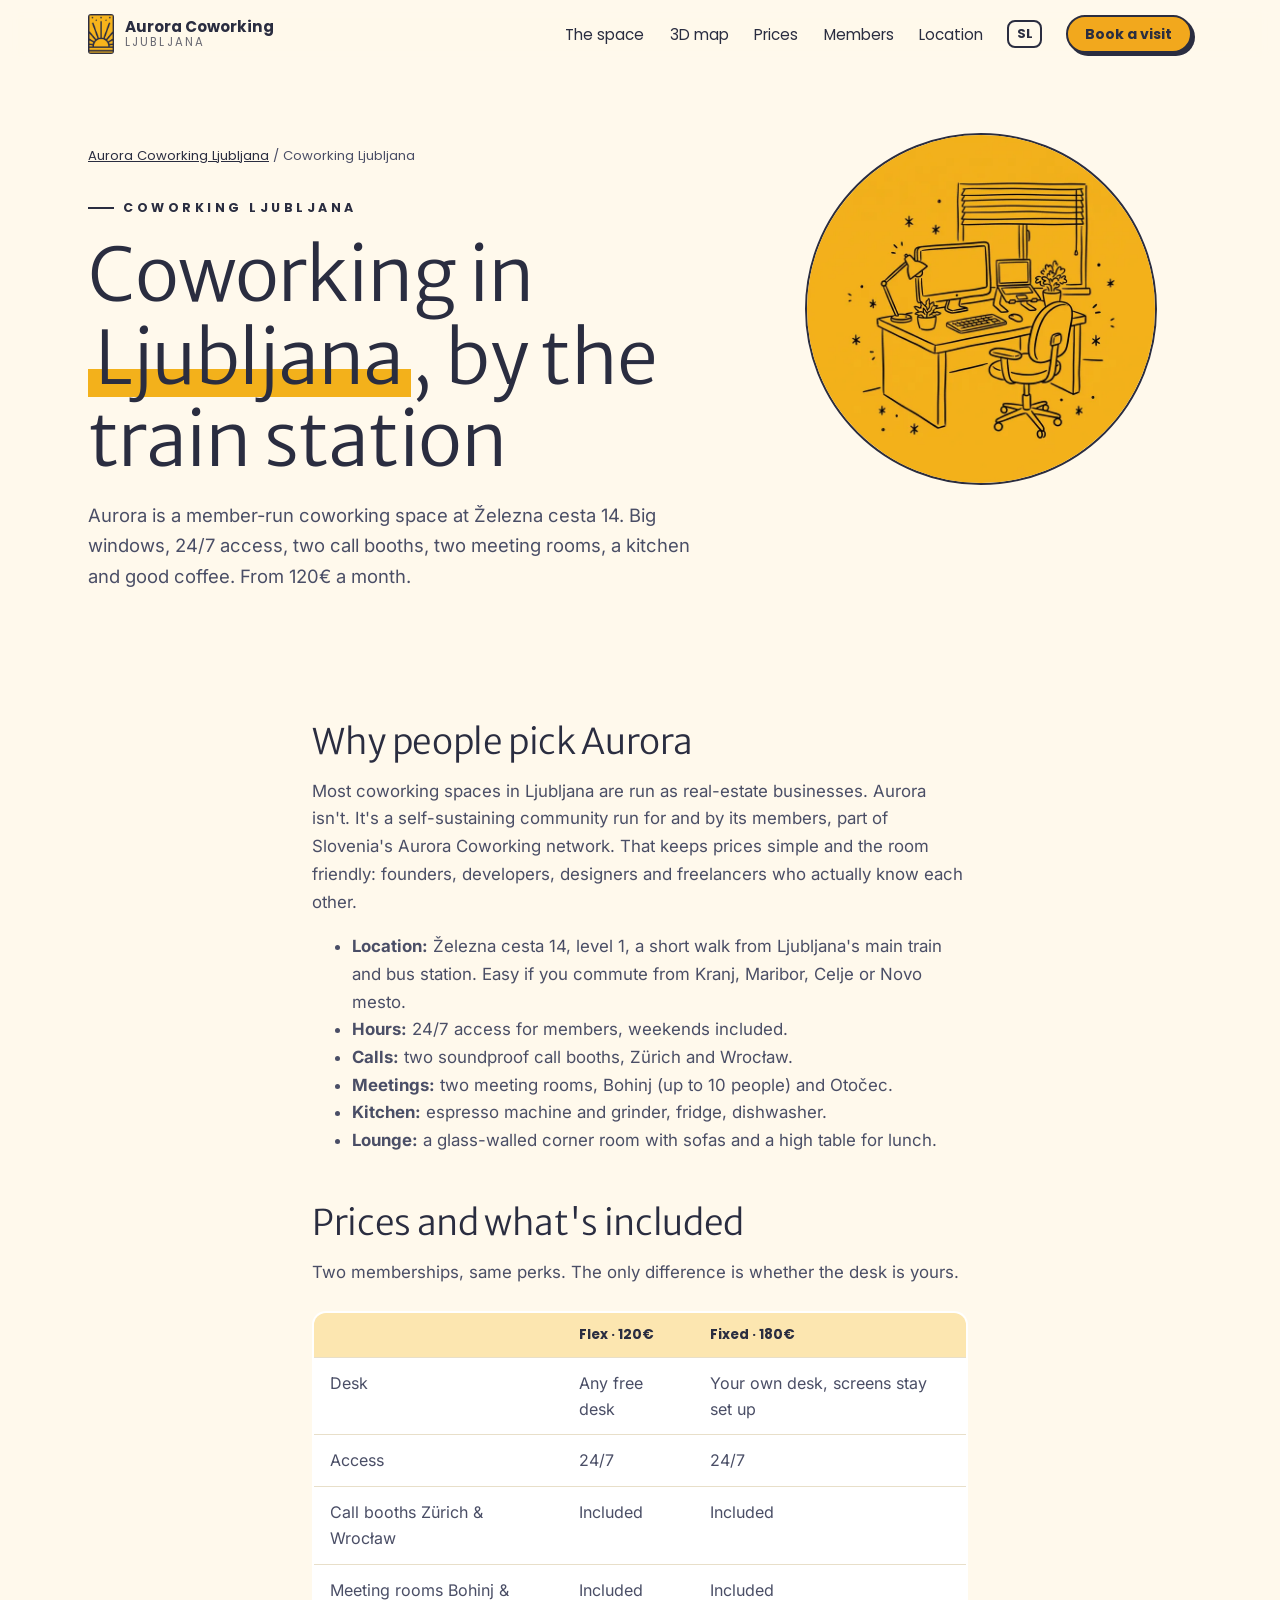
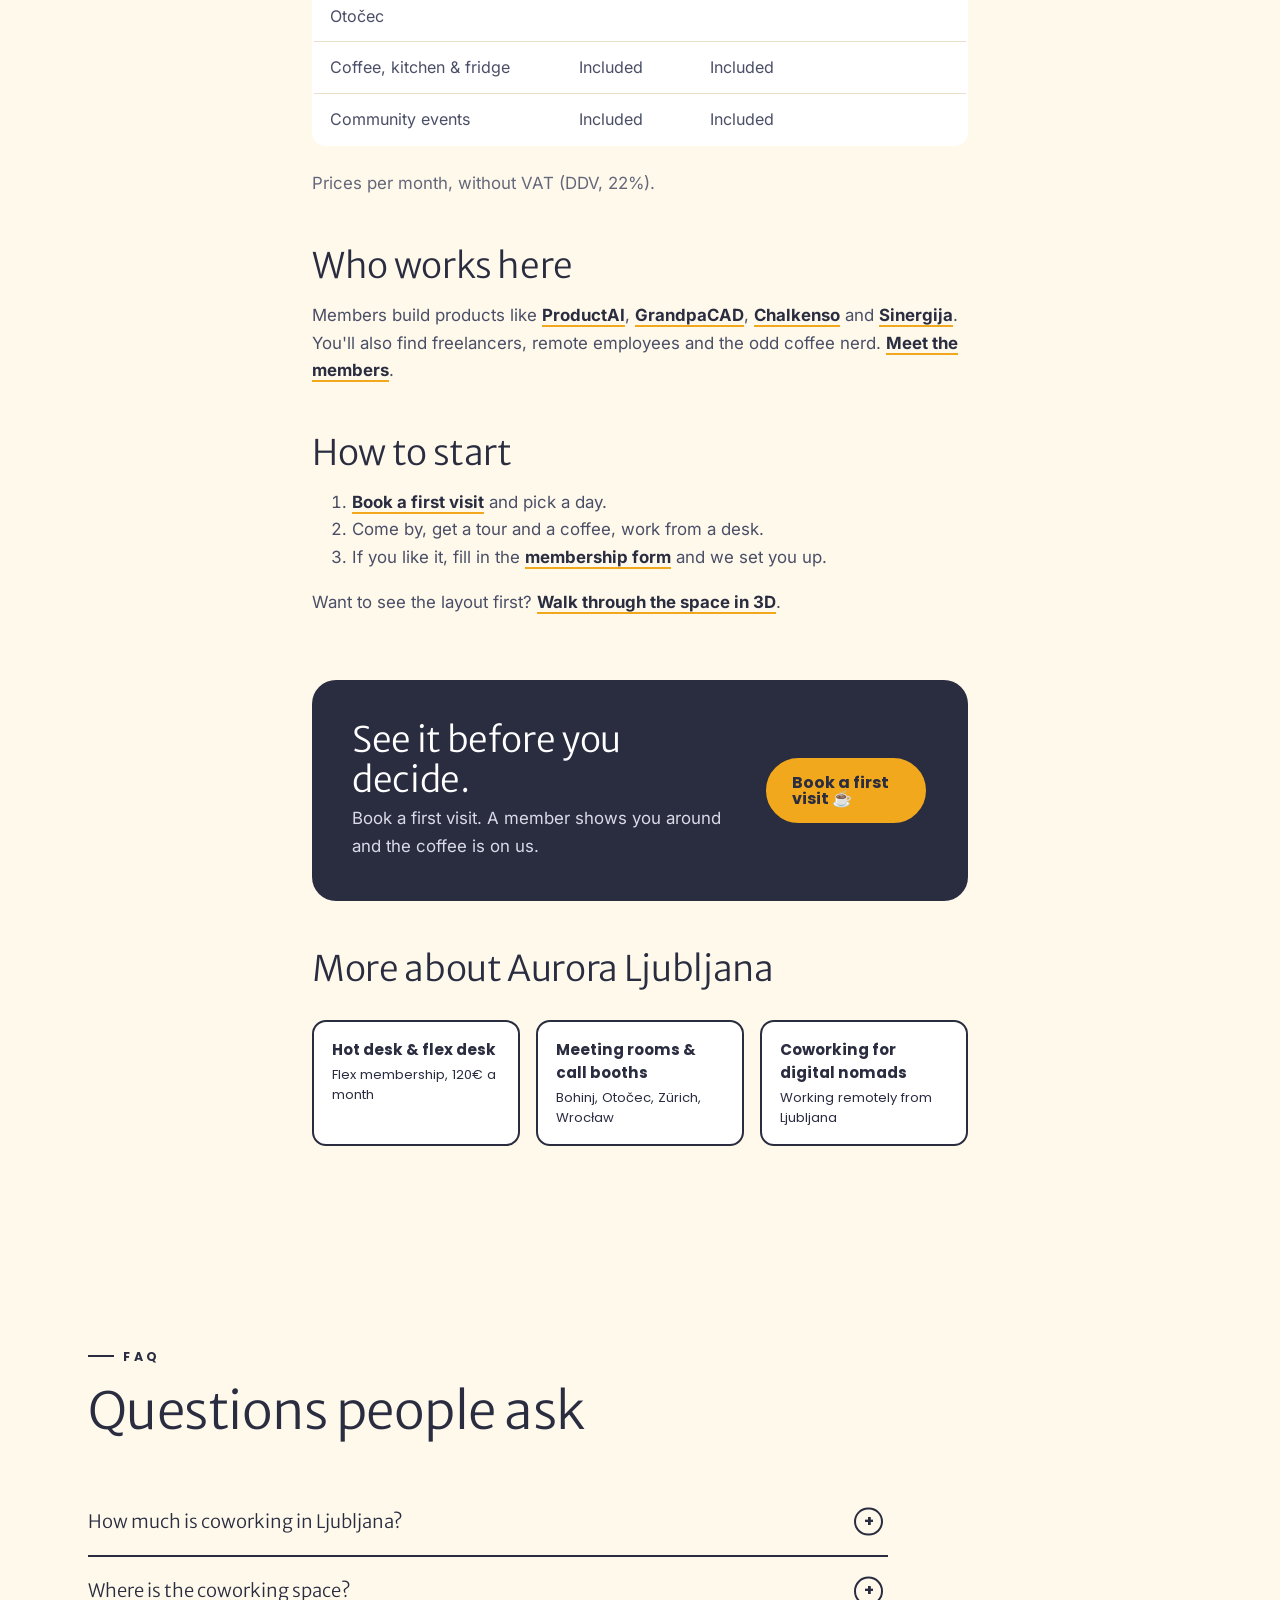
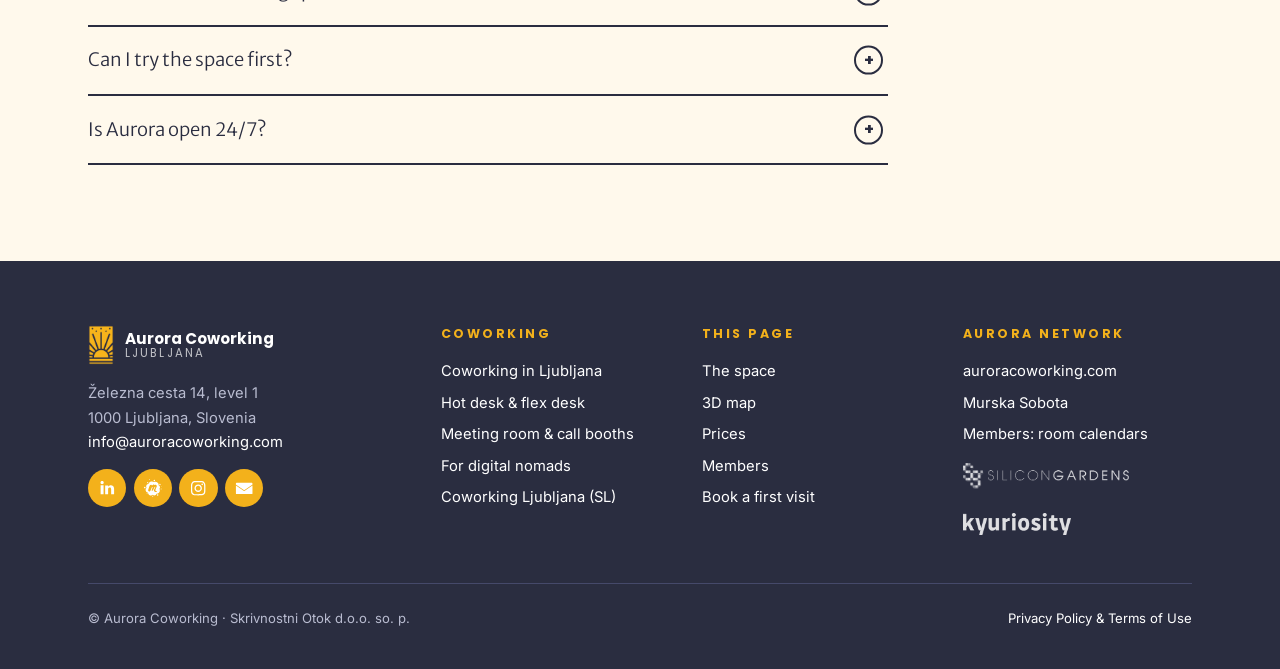
==== coworking-ljubljana/index.html @ 404a9075 "New Aurora Ljubljana site: 3D space map, first-visit form, SEO pages - Home rebuilt on-brand: amenit" ====
<!DOCTYPE html>
<html lang="en" class="no-js">
<head>
<meta charset="utf-8">
<meta name="viewport" content="width=device-width,initial-scale=1">
<meta name="color-scheme" content="light only">
<meta name="theme-color" content="#FFF9EC">
<title>Coworking Ljubljana: desks from 120€, 24/7, by the train station · Aurora</title>
<meta name="description" content="Coworking space in Ljubljana by the train and bus station. 24/7 access, call booths, meeting rooms and free coffee. Flex 120€, fixed desk 180€ a month. First visit free.">
<link rel="canonical" href="https://lj.auroracoworking.com/coworking-ljubljana/">
<meta property="og:type" content="website">
<meta property="og:url" content="https://lj.auroracoworking.com/coworking-ljubljana/">
<meta property="og:title" content="Coworking Ljubljana: desks from 120€, 24/7, by the train station · Aurora">
<meta property="og:description" content="Coworking space in Ljubljana by the train and bus station. 24/7 access, call booths, meeting rooms and free coffee. Flex 120€, fixed desk 180€ a month. First visit free.">
<meta property="og:image" content="https://lj.auroracoworking.com/assets/img/ljubljana-illustration.png">
<link rel="icon" href="/assets/img/aurora-logo.jpg">
<link rel="alternate" type="text/markdown" href="/coworking-ljubljana/index.md" title="This page as Markdown">
<link rel="preload" href="/assets/fonts/inter-latin-400-normal.woff2" as="font" type="font/woff2" crossorigin>
<link rel="stylesheet" href="/assets/style.css">
<script>document.documentElement.classList.remove("no-js")</script>
<script type="application/ld+json">
{
 "@context": "https://schema.org",
 "@graph": [
  {
   "@type": "WebPage",
   "@id": "https://lj.auroracoworking.com/coworking-ljubljana/",
   "url": "https://lj.auroracoworking.com/coworking-ljubljana/",
   "name": "Coworking Ljubljana: desks from 120€, 24/7, by the train station · Aurora",
   "description": "Coworking space in Ljubljana by the train and bus station. 24/7 access, call booths, meeting rooms and free coffee. Flex 120€, fixed desk 180€ a month. First visit free.",
   "inLanguage": "en",
   "about": {
    "@id": "https://lj.auroracoworking.com/#space"
   },
   "breadcrumb": {
    "@type": "BreadcrumbList",
    "itemListElement": [
     {
      "@type": "ListItem",
      "position": 1,
      "name": "Aurora Coworking Ljubljana",
      "item": "https://lj.auroracoworking.com/"
     },
     {
      "@type": "ListItem",
      "position": 2,
      "name": "Coworking Ljubljana",
      "item": "https://lj.auroracoworking.com/coworking-ljubljana/"
     }
    ]
   }
  },
  {
   "@type": "CoworkingSpace",
   "@id": "https://lj.auroracoworking.com/#space",
   "name": "Aurora Coworking Ljubljana",
   "url": "https://lj.auroracoworking.com/",
   "email": "info@auroracoworking.com",
   "address": {
    "@type": "PostalAddress",
    "streetAddress": "Železna cesta 14, level 1",
    "postalCode": "1000",
    "addressLocality": "Ljubljana",
    "addressCountry": "SI"
   },
   "priceRange": "120€–180€ / month + VAT",
   "image": "https://lj.auroracoworking.com/assets/img/space/space-3.jpg"
  },
  {
   "@type": "FAQPage",
   "mainEntity": [
    {
     "@type": "Question",
     "name": "How much is coworking in Ljubljana?",
     "acceptedAnswer": {
      "@type": "Answer",
      "text": "At Aurora, Flex is 120€ + VAT a month and a fixed desk is 180€ + VAT a month. Both include 24/7 access, call booths, meeting rooms and coffee."
     }
    },
    {
     "@type": "Question",
     "name": "Where is the coworking space?",
     "acceptedAnswer": {
      "@type": "Answer",
      "text": "Železna cesta 14, level 1, 1000 Ljubljana: a short walk from the main train and bus station."
     }
    },
    {
     "@type": "Question",
     "name": "Can I try the space first?",
     "acceptedAnswer": {
      "@type": "Answer",
      "text": "Yes. Book a first visit and work from a desk for the day. The coffee is on us."
     }
    },
    {
     "@type": "Question",
     "name": "Is Aurora open 24/7?",
     "acceptedAnswer": {
      "@type": "Answer",
      "text": "Yes, members have access around the clock, weekends included."
     }
    }
   ]
  }
 ]
}
</script>
</head>
<body id="top">

<nav class="nav" aria-label="Main">
  <div class="wrap">
    <a class="brand" href="/"><img src="/assets/img/aurora-logo.jpg" alt="" width="26" height="40"><span>Aurora Coworking<small>Ljubljana</small></span></a>
    <ul>
      <li><a href="/#space">The space</a></li>
      <li><a href="/#map">3D map</a></li>
      <li><a href="/#prices">Prices</a></li>
      <li><a href="/#members">Members</a></li>
      <li><a href="/#location">Location</a></li>
    </ul>
    <a class="lang" href="/sl/" hreflang="sl" lang="sl" title="Slovenščina">SL</a>
    <a class="btn" href="/#visit">Book a visit</a>
  </div>
</nav>


<header class="page-hero">
  <div class="wrap split-media">
    <div>
      <p class="crumbs"><a href="/">Aurora Coworking Ljubljana</a> / Coworking Ljubljana</p>
      <p class="eyebrow">Coworking Ljubljana</p>
      <h1>Coworking in <em>Ljubljana</em>, by the train station</h1>
      <p class="lead">Aurora is a member-run coworking space at Železna cesta 14. Big windows, 24/7 access, two call booths, two meeting rooms, a kitchen and good coffee. From 120€ a month.</p>
    </div>
    <aside><img src="/assets/img/illustrations/desk.webp" alt="" width="720" height="720" fetchpriority="high"></aside>
  </div>
</header>

<main>
  <section style="padding-top:1rem">
    <div class="wrap prose">
      <h2>Why people pick Aurora</h2>
      <p>Most coworking spaces in Ljubljana are run as real-estate businesses. Aurora isn't. It's a self-sustaining community run for and by its members, part of Slovenia's Aurora Coworking network. That keeps prices simple and the room friendly: founders, developers, designers and freelancers who actually know each other.</p>
      <ul>
        <li><strong>Location:</strong> Železna cesta 14, level 1, a short walk from Ljubljana's main train and bus station. Easy if you commute from Kranj, Maribor, Celje or Novo mesto.</li>
        <li><strong>Hours:</strong> 24/7 access for members, weekends included.</li>
        <li><strong>Calls:</strong> two soundproof call booths, Zürich and Wrocław.</li>
        <li><strong>Meetings:</strong> two meeting rooms, Bohinj (up to 10 people) and Otočec.</li>
        <li><strong>Kitchen:</strong> espresso machine and grinder, fridge, dishwasher.</li>
        <li><strong>Lounge:</strong> a glass-walled corner room with sofas and a high table for lunch.</li>
      </ul>
      <h2>Prices and what's included</h2>
      <p>Two memberships, same perks. The only difference is whether the desk is yours.</p>
      <table>
        <thead><tr><th></th><th>Flex · 120€</th><th>Fixed · 180€</th></tr></thead>
        <tbody>
          <tr><td>Desk</td><td>Any free desk</td><td>Your own desk, screens stay set up</td></tr>
          <tr><td>Access</td><td>24/7</td><td>24/7</td></tr>
          <tr><td>Call booths Zürich &amp; Wrocław</td><td>Included</td><td>Included</td></tr>
          <tr><td>Meeting rooms Bohinj &amp; Otočec</td><td>Included</td><td>Included</td></tr>
          <tr><td>Coffee, kitchen &amp; fridge</td><td>Included</td><td>Included</td></tr>
          <tr><td>Community events</td><td>Included</td><td>Included</td></tr>
        </tbody>
      </table>
      <p class="note">Prices per month, without VAT (DDV, 22%).</p>
      <h2>Who works here</h2>
      <p>Members build products like <a class="link" href="https://productai.photo/">ProductAI</a>, <a class="link" href="https://grandpacad.com/">GrandpaCAD</a>, <a class="link" href="https://chalkenso.com/">Chalkenso</a> and <a class="link" href="https://www.sinergija.si/">Sinergija</a>. You'll also find freelancers, remote employees and the odd coffee nerd. <a class="link" href="/#members">Meet the members</a>.</p>
      <h2>How to start</h2>
      <ol>
        <li><a class="link" href="/#visit">Book a first visit</a> and pick a day.</li>
        <li>Come by, get a tour and a coffee, work from a desk.</li>
        <li>If you like it, fill in the <a class="link" href="https://forms.office.com/e/ndv7CxrEqY">membership form</a> and we set you up.</li>
      </ol>
      <p>Want to see the layout first? <a class="link" href="/#map">Walk through the space in 3D</a>.</p>
      <div class="cta-band"><div><h2>See it before you decide.</h2><p>Book a first visit. A member shows you around and the coffee is on us.</p></div><a class="btn" href="/#visit">Book a first visit ☕</a></div>
      <h2>More about Aurora Ljubljana</h2>
      <div class="related">
        <a href="/hot-desk-ljubljana/">Hot desk &amp; flex desk<small>Flex membership, 120€ a month</small></a>
        <a href="/meeting-room-ljubljana/">Meeting rooms &amp; call booths<small>Bohinj, Otočec, Zürich, Wrocław</small></a>
        <a href="/digital-nomads-ljubljana/">Coworking for digital nomads<small>Working remotely from Ljubljana</small></a>
      </div>
    </div>
  </section>
<section id="faq"><div class="wrap"><div class="section-head"><p class="eyebrow">FAQ</p><h2>Questions people ask</h2></div><div class="faq" style="margin:0"><details><summary>How much is coworking in Ljubljana?</summary><p>At Aurora, Flex is 120€ + VAT a month and a fixed desk is 180€ + VAT a month. Both include 24/7 access, call booths, meeting rooms and coffee.</p></details><details><summary>Where is the coworking space?</summary><p>Železna cesta 14, level 1, 1000 Ljubljana: a short walk from the main train and bus station.</p></details><details><summary>Can I try the space first?</summary><p>Yes. <a class="link" href="/#visit">Book a first visit</a> and work from a desk for the day. The coffee is on us.</p></details><details><summary>Is Aurora open 24/7?</summary><p>Yes, members have access around the clock, weekends included.</p></details></div></div></section>

</main>

<footer class="site">
  <div class="wrap">
    <div class="cols">
      <div>
        <a class="brand" href="/" style="color:#fff"><img src="/assets/img/aurora-logo.jpg" alt="" width="26" height="40"><span>Aurora Coworking<small>Ljubljana</small></span></a>
        <p style="margin-top:1rem">Železna cesta 14, level 1<br>1000 Ljubljana, Slovenia<br><a href="mailto:info@auroracoworking.com">info@auroracoworking.com</a></p>
        <ul class="social" aria-label="Social">
          <li><a href="https://www.linkedin.com/company/98150111/"><svg aria-hidden="true"><use href="/assets/icons.svg#linkedin"/></svg><span class="sr">LinkedIn</span></a></li>
          <li><a href="https://www.meetup.com/aurora-coworking-ljubljana-events-4-incredipreneurs/"><svg aria-hidden="true"><use href="/assets/icons.svg#meetup"/></svg><span class="sr">Meetup</span></a></li>
          <li><a href="https://www.instagram.com/auroracoworking"><svg aria-hidden="true"><use href="/assets/icons.svg#instagram"/></svg><span class="sr">Instagram</span></a></li>
          <li><a href="mailto:info@auroracoworking.com"><svg aria-hidden="true"><use href="/assets/icons.svg#email"/></svg><span class="sr">Email</span></a></li>
        </ul>
      </div>
      <div>
        <h4>Coworking</h4>
        <ul>
          <li><a href="/coworking-ljubljana/">Coworking in Ljubljana</a></li>
          <li><a href="/hot-desk-ljubljana/">Hot desk &amp; flex desk</a></li>
          <li><a href="/meeting-room-ljubljana/">Meeting room &amp; call booths</a></li>
          <li><a href="/digital-nomads-ljubljana/">For digital nomads</a></li>
          <li><a href="/sl/">Coworking Ljubljana (SL)</a></li>
        </ul>
      </div>
      <div>
        <h4>This page</h4>
        <ul>
          <li><a href="/#space">The space</a></li>
          <li><a href="/#map">3D map</a></li>
          <li><a href="/#prices">Prices</a></li>
          <li><a href="/#members">Members</a></li>
          <li><a href="/#visit">Book a first visit</a></li>
        </ul>
      </div>
      <div>
        <h4>Aurora network</h4>
        <ul>
          <li><a href="https://www.auroracoworking.com">auroracoworking.com</a></li>
          <li><a href="https://ms.auroracoworking.com">Murska Sobota</a></li>
          <li><a href="/meeting-rooms/">Members: room calendars</a></li>
        </ul>
        <div class="thanks" aria-label="Special thanks">
          <a href="https://silicongardens.com" title="SiliconGardens"><img src="/assets/img/partners/silicongardens-white.png" alt="SiliconGardens" width="908" height="142" loading="lazy"></a>
          <a href="https://kyuriosity.com" title="Kyuriosity Ventures"><img src="/assets/img/partners/kyuriosity-white.png" alt="Kyuriosity Ventures" width="1360" height="277" loading="lazy"></a>
        </div>
      </div>
    </div>
    <div class="legal">
      <span>© Aurora Coworking · Skrivnostni Otok d.o.o. so. p.</span>
      <a href="https://lincolnisland.com/#terms">Privacy Policy &amp; Terms of Use</a>
    </div>
  </div>
</footer>


<script src="/assets/js/site.js" defer></script>
</body>
</html>
---- assets/style.css ----
/* Aurora Coworking Ljubljana
   Plain CSS, no build step. Brand: Aurora yellow + navy ink, line-art illustrations. */

@font-face { font-family: "Inter"; font-weight: 300; font-display: swap; src: url("fonts/inter-latin-300-normal.woff2") format("woff2"); unicode-range: U+0000-00FF, U+0131, U+0152-0153, U+02BB-02BC, U+02C6, U+02DA, U+02DC, U+2000-206F, U+20AC, U+2122, U+2191, U+2193, U+2212, U+2215, U+FEFF, U+FFFD; }
@font-face { font-family: "Inter"; font-weight: 300; font-display: swap; src: url("fonts/inter-latin-ext-300-normal.woff2") format("woff2"); unicode-range: U+0100-02AF, U+0304, U+0308, U+0329, U+1E00-1E9F, U+1EF2-1EFF, U+2020, U+20A0-20AB, U+20AD-20C0, U+2113, U+2C60-2C7F, U+A720-A7FF; }
@font-face { font-family: "Inter"; font-weight: 400; font-display: swap; src: url("fonts/inter-latin-400-normal.woff2") format("woff2"); unicode-range: U+0000-00FF, U+0131, U+0152-0153, U+02BB-02BC, U+02C6, U+02DA, U+02DC, U+2000-206F, U+20AC, U+2122, U+2191, U+2193, U+2212, U+2215, U+FEFF, U+FFFD; }
@font-face { font-family: "Inter"; font-weight: 400; font-display: swap; src: url("fonts/inter-latin-ext-400-normal.woff2") format("woff2"); unicode-range: U+0100-02AF, U+0304, U+0308, U+0329, U+1E00-1E9F, U+1EF2-1EFF, U+2020, U+20A0-20AB, U+20AD-20C0, U+2113, U+2C60-2C7F, U+A720-A7FF; }
@font-face { font-family: "Inter"; font-weight: 700; font-display: swap; src: url("fonts/inter-latin-700-normal.woff2") format("woff2"); unicode-range: U+0000-00FF, U+0131, U+0152-0153, U+02BB-02BC, U+02C6, U+02DA, U+02DC, U+2000-206F, U+20AC, U+2122, U+2191, U+2193, U+2212, U+2215, U+FEFF, U+FFFD; }
@font-face { font-family: "Inter"; font-weight: 700; font-display: swap; src: url("fonts/inter-latin-ext-700-normal.woff2") format("woff2"); unicode-range: U+0100-02AF, U+0304, U+0308, U+0329, U+1E00-1E9F, U+1EF2-1EFF, U+2020, U+20A0-20AB, U+20AD-20C0, U+2113, U+2C60-2C7F, U+A720-A7FF; }
@font-face { font-family: "Poppins"; font-weight: 400; font-display: swap; src: url("fonts/poppins-latin-400-normal.woff2") format("woff2"); unicode-range: U+0000-00FF, U+0131, U+0152-0153, U+02BB-02BC, U+02C6, U+02DA, U+02DC, U+2000-206F, U+20AC, U+2122, U+2191, U+2193, U+2212, U+2215, U+FEFF, U+FFFD; }
@font-face { font-family: "Poppins"; font-weight: 400; font-display: swap; src: url("fonts/poppins-latin-ext-400-normal.woff2") format("woff2"); unicode-range: U+0100-02AF, U+0304, U+0308, U+0329, U+1E00-1E9F, U+1EF2-1EFF, U+2020, U+20A0-20AB, U+20AD-20C0, U+2113, U+2C60-2C7F, U+A720-A7FF; }
@font-face { font-family: "Poppins"; font-weight: 700; font-display: swap; src: url("fonts/poppins-latin-700-normal.woff2") format("woff2"); unicode-range: U+0000-00FF, U+0131, U+0152-0153, U+02BB-02BC, U+02C6, U+02DA, U+02DC, U+2000-206F, U+20AC, U+2122, U+2191, U+2193, U+2212, U+2215, U+FEFF, U+FFFD; }
@font-face { font-family: "Poppins"; font-weight: 700; font-display: swap; src: url("fonts/poppins-latin-ext-700-normal.woff2") format("woff2"); unicode-range: U+0100-02AF, U+0304, U+0308, U+0329, U+1E00-1E9F, U+1EF2-1EFF, U+2020, U+20A0-20AB, U+20AD-20C0, U+2113, U+2C60-2C7F, U+A720-A7FF; }
@font-face { font-family: "Merriweather Sans"; font-weight: 300; font-display: swap; src: url("fonts/merriweather-sans-latin-300-normal.woff2") format("woff2"); unicode-range: U+0000-00FF, U+0131, U+0152-0153, U+02BB-02BC, U+02C6, U+02DA, U+02DC, U+2000-206F, U+20AC, U+2122, U+2191, U+2193, U+2212, U+2215, U+FEFF, U+FFFD; }
@font-face { font-family: "Merriweather Sans"; font-weight: 300; font-display: swap; src: url("fonts/merriweather-sans-latin-ext-300-normal.woff2") format("woff2"); unicode-range: U+0100-02AF, U+0304, U+0308, U+0329, U+1E00-1E9F, U+1EF2-1EFF, U+2020, U+20A0-20AB, U+20AD-20C0, U+2113, U+2C60-2C7F, U+A720-A7FF; }


:root {
  --ink: #2A2D40;        /* navy from the logo: headings, outlines */
  --ink-2: #4A4E66;      /* body text */
  --gold: #F2A81D;       /* Aurora yellow: buttons */
  --sun: #F3B11B;        /* illustration background: yellow panels */
  --sun-soft: #FCE6B0;
  --cream: #FFF9EC;      /* page background */
  --paper: #FFFFFF;
  --line: #E8DFC9;
  --free: #3FA36B;       /* desk map: free */
  --wrap: 72rem;
  --r: 18px;
  --shadow: 4px 4px 0 var(--ink);
  color-scheme: light only;
}

*, *::before, *::after { box-sizing: border-box; }
html { scroll-behavior: smooth; scroll-padding-top: 5rem; }
@media (prefers-reduced-motion: reduce) { html { scroll-behavior: auto; } *, *::before, *::after { animation: none !important; transition: none !important; } }
body {
  margin: 0;
  background: var(--cream);
  color: var(--ink-2);
  font: 400 1rem/1.65 "Inter", system-ui, sans-serif;
  -webkit-text-size-adjust: none;
  overflow-x: hidden;
}
img { max-width: 100%; height: auto; display: block; }
a { color: inherit; }
::selection { background: var(--sun); color: var(--ink); }

.wrap { max-width: var(--wrap); margin: 0 auto; padding: 0 1.5rem; }
.narrow { max-width: 40rem; margin-left: auto; margin-right: auto; }
.center { text-align: center; }
section { padding: 6rem 0; }
.sr { position: absolute; width: 1px; height: 1px; overflow: hidden; clip: rect(0 0 0 0); white-space: nowrap; }

/* Type */
h1, h2, h3 {
  font-family: "Merriweather Sans", sans-serif;
  font-weight: 300;
  color: var(--ink);
  line-height: 1.12;
  letter-spacing: -0.01em;
  margin: 0 0 1rem;
}
h1 { font-size: clamp(2.4rem, 6vw, 4.6rem); }
h2 { font-size: clamp(2rem, 4.2vw, 3.2rem); }
h3 { font-size: 1.35rem; line-height: 1.25; }
h1 em, h2 em { font-style: normal; background: linear-gradient(transparent 62%, var(--sun) 62% 92%, transparent 92%); padding: 0 .1em; }
.eyebrow, .kicker {
  font: 700 .78rem/1.4 "Poppins", sans-serif;
  letter-spacing: .28em;
  text-transform: uppercase;
  color: var(--ink);
  margin: 0 0 1.1rem;
  display: inline-flex; align-items: center; gap: .6rem;
}
.eyebrow::before { content: ""; width: 1.6rem; height: 2px; background: var(--ink); }
.lead { font-size: 1.15rem; max-width: 38rem; }
.section-head { max-width: 46rem; margin-bottom: 3rem; }
.section-head.center { margin-left: auto; margin-right: auto; }
.note { font-size: .88rem; color: var(--ink-2); opacity: .85; }

/* Buttons */
.btn {
  display: inline-flex; align-items: center; justify-content: center; gap: .55rem;
  background: var(--gold);
  color: var(--ink);
  font: 700 1rem/1 "Poppins", sans-serif;
  text-decoration: none;
  padding: 1.05rem 1.6rem;
  border: 2px solid var(--ink);
  border-radius: 999px;
  box-shadow: var(--shadow);
  cursor: pointer;
  transition: transform .15s, box-shadow .15s;
}
.btn:hover, .btn:focus-visible { transform: translate(-2px, -2px); box-shadow: 6px 6px 0 var(--ink); }
.btn:active { transform: translate(2px, 2px); box-shadow: 1px 1px 0 var(--ink); }
.btn.ghost { background: var(--paper); }
.btn.dark { background: var(--ink); color: #fff; box-shadow: 4px 4px 0 var(--sun); }
.btn.small { padding: .7rem 1.1rem; font-size: .9rem; }
.buttons { display: flex; flex-wrap: wrap; gap: .9rem; list-style: none; padding: 0; margin: 2rem 0; }
.center .buttons, .buttons.center { justify-content: center; }
.link { font-weight: 700; color: var(--ink); text-decoration-thickness: 2px; text-underline-offset: 4px; text-decoration-color: var(--gold); }

/* Nav */
.nav {
  position: sticky; top: 0; z-index: 50;
  background: color-mix(in srgb, var(--cream) 88%, transparent);
  backdrop-filter: saturate(1.4) blur(10px);
  -webkit-backdrop-filter: saturate(1.4) blur(10px);
  border-bottom: 1px solid transparent;
  transition: border-color .2s;
}
.nav.scrolled { border-bottom-color: var(--line); }
.nav .wrap { display: flex; align-items: center; gap: 1.5rem; height: 4.25rem; }
.brand { display: flex; align-items: center; gap: .7rem; text-decoration: none; color: var(--ink); font: 700 .95rem/1.1 "Poppins", sans-serif; }
.brand img { width: 26px; height: 40px; object-fit: contain; border-radius: 3px; }
.brand small { display: block; font-weight: 400; font-size: .72rem; letter-spacing: .18em; text-transform: uppercase; opacity: .7; }
.nav ul { display: flex; gap: 1.6rem; list-style: none; margin: 0 0 0 auto; padding: 0; }
.nav ul a { text-decoration: none; color: var(--ink); font: 400 .95rem "Poppins", sans-serif; }
.nav ul a:hover { text-decoration: underline; text-decoration-color: var(--gold); text-decoration-thickness: 3px; text-underline-offset: 6px; }
.nav .btn { white-space: nowrap; padding: .65rem 1.1rem; font-size: .88rem; box-shadow: 3px 3px 0 var(--ink); }
.lang { font: 700 .8rem "Poppins", sans-serif; color: var(--ink); text-decoration: none; border: 2px solid var(--ink); border-radius: 8px; padding: .2rem .45rem; }

/* Hero */
.hero { padding: 4.5rem 0 5rem; position: relative; }
.hero-grid { display: grid; grid-template-columns: 1.15fr .85fr; gap: 3rem; align-items: center; }
.hero h1 { margin-bottom: 1.4rem; }
.hero .lead { margin: 0 0 1.8rem; }
.hero-art { position: relative; justify-self: center; width: min(100%, 30rem); }
.hero-art .badge { width: 100%; border-radius: 50%; animation: spin 90s linear infinite; filter: drop-shadow(6px 8px 0 var(--ink)); }
.hero-art .sticker {
  position: absolute; background: var(--paper); border: 2px solid var(--ink); border-radius: 14px; box-shadow: var(--shadow);
  padding: .6rem .85rem; font: 700 .85rem/1.25 "Poppins", sans-serif; color: var(--ink);
}
.hero-art .sticker small { display: block; font-weight: 400; font-size: .75rem; }
.hero-art .s1 { left: -1rem; top: 12%; transform: rotate(-4deg); }
.hero-art .s2 { right: -.5rem; bottom: 10%; transform: rotate(3deg); }
@keyframes spin { to { transform: rotate(360deg); } }
.address-chip {
  display: inline-flex; align-items: center; gap: .5rem; text-decoration: none;
  font: 400 .85rem/1.3 "Poppins", sans-serif; color: var(--ink);
  background: var(--paper); border: 2px solid var(--ink); border-radius: 999px; padding: .4rem .9rem .4rem .45rem; margin-bottom: 1.6rem;
}
.address-chip b { background: var(--sun); border-radius: 999px; padding: .15rem .55rem; font-size: .75rem; }

/* Fact strip */
.facts { display: grid; grid-template-columns: repeat(4, 1fr); border: 2px solid var(--ink); border-radius: var(--r); background: var(--paper); box-shadow: var(--shadow); margin-top: 3.5rem; overflow: hidden; }
.facts div { padding: 1.2rem 1.3rem; }
.facts div + div { border-left: 2px solid var(--ink); }
.facts strong { display: block; font: 700 1.35rem/1.2 "Poppins", sans-serif; color: var(--ink); }
.facts span { font-size: .9rem; }

/* Amenities */
.amenities { display: grid; grid-template-columns: repeat(4, 1fr); gap: 1.25rem; }
.amenity { background: var(--paper); border: 2px solid var(--ink); border-radius: var(--r); overflow: hidden; display: flex; flex-direction: column; transition: transform .2s, box-shadow .2s; }
.amenity:hover { transform: translateY(-4px); box-shadow: var(--shadow); }
.amenity img { background: var(--sun); aspect-ratio: 1; object-fit: cover; border-bottom: 2px solid var(--ink); }
.amenity div { padding: 1rem 1.1rem 1.2rem; }
.amenity h3 { font-size: 1.15rem; margin-bottom: .35rem; }
.amenity p { margin: 0; font-size: .92rem; line-height: 1.5; }
.amenity .tag { display: inline-block; font: 700 .7rem/1 "Poppins", sans-serif; letter-spacing: .08em; text-transform: uppercase; background: var(--sun-soft); color: var(--ink); border-radius: 999px; padding: .35rem .6rem; margin-bottom: .6rem; }
.amenity.wide { grid-column: span 2; flex-direction: row; }
.amenity.wide img { width: 50%; aspect-ratio: auto; border-bottom: 0; border-right: 2px solid var(--ink); }
.amenity.wide div { padding: 1.6rem; align-self: center; }
.amenity.wide h3 { font-size: 1.6rem; }
.also { margin-top: 1.5rem; display: flex; flex-wrap: wrap; gap: .5rem; list-style: none; padding: 0; }
.also li { background: var(--paper); border: 1.5px solid var(--ink); border-radius: 999px; padding: .35rem .8rem; font-size: .88rem; color: var(--ink); }

/* 3D map */
.map-section { background: var(--ink); color: #D9DBE8; position: relative; overflow: hidden; }
.map-section h2, .map-section h3 { color: #fff; }
.map-section .eyebrow { color: var(--sun); }
.map-section .eyebrow::before { background: var(--sun); }
.map-shell { position: relative; border-radius: 22px; overflow: hidden; background: radial-gradient(120% 90% at 50% 30%, #3A3E58 0%, #2A2D40 70%); border: 2px solid #464A66; }
.map-canvas { display: block; width: 100%; height: min(72vh, 640px); min-height: 420px; touch-action: pan-y; cursor: grab; }
.map-canvas:active { cursor: grabbing; }
.map-labels { position: absolute; inset: 0; pointer-events: none; }
.map-pin {
  position: absolute; left: 0; top: 0; pointer-events: auto; transform: translate(-50%, -100%);
  font: 700 .78rem/1 "Poppins", sans-serif; color: var(--ink); background: #fff; border: 2px solid var(--ink); border-radius: 999px;
  padding: .45rem .7rem; white-space: nowrap; cursor: pointer; box-shadow: 2px 2px 0 var(--ink); transition: background .15s, opacity .2s;
}
.map-pin::after { content: ""; position: absolute; left: 50%; bottom: -7px; width: 10px; height: 10px; background: inherit; border-right: 2px solid var(--ink); border-bottom: 2px solid var(--ink); transform: translateX(-50%) rotate(45deg); }
.map-pin:hover, .map-pin[aria-pressed="true"] { background: var(--sun); }
.map-pin.hidden { opacity: 0; pointer-events: none; }
.map-tip { position: absolute; pointer-events: none; transform: translate(-50%, -130%); background: #fff; color: var(--ink); border-radius: 10px; padding: .4rem .65rem; font: 400 .8rem/1.3 "Poppins", sans-serif; box-shadow: 0 6px 20px rgba(0,0,0,.25); opacity: 0; transition: opacity .12s; white-space: nowrap; }
.map-tip b { font-weight: 700; }
.map-tip.on { opacity: 1; }
.map-card {
  position: absolute; right: 1rem; top: 1rem; width: min(20rem, calc(100% - 2rem)); background: #fff; color: var(--ink-2); border: 2px solid var(--ink);
  border-radius: 16px; box-shadow: 4px 4px 0 var(--sun); overflow: hidden; transform: translateY(-8px); opacity: 0; pointer-events: none; transition: .25s;
}
.map-card.open { transform: none; opacity: 1; pointer-events: auto; }
.map-card img { aspect-ratio: 16 / 9; object-fit: cover; object-position: center 40%; background: var(--sun); border-bottom: 2px solid var(--ink); }
.map-card .body { padding: 1rem 1.1rem 1.15rem; }
.map-card h3 { color: var(--ink); font-size: 1.2rem; margin: 0 0 .3rem; }
.map-card p { margin: 0 0 .6rem; font-size: .9rem; line-height: 1.5; }
.map-card .close { position: absolute; right: .5rem; top: .5rem; width: 2rem; height: 2rem; border-radius: 50%; border: 2px solid var(--ink); background: #fff; font: 700 1rem/1 "Poppins"; cursor: pointer; color: var(--ink); }
.map-legend { display: flex; flex-wrap: wrap; gap: 1.2rem; align-items: center; margin-top: 1.25rem; font: 400 .88rem "Poppins", sans-serif; }
.map-legend i { display: inline-block; width: .8rem; height: .8rem; border-radius: 3px; margin-right: .45rem; vertical-align: -1px; }
.map-legend .count { color: #fff; font-weight: 700; }
.map-chips { display: flex; gap: .5rem; overflow-x: auto; padding: 1rem 0 .25rem; scrollbar-width: none; }
.map-chips::-webkit-scrollbar { display: none; }
.map-chips button { flex: none; font: 700 .82rem/1 "Poppins", sans-serif; color: #fff; background: transparent; border: 1.5px solid #6A6E8C; border-radius: 999px; padding: .6rem .9rem; cursor: pointer; }
.map-chips button[aria-pressed="true"], .map-chips button:hover { background: var(--sun); color: var(--ink); border-color: var(--sun); }
.map-hint { position: absolute; left: 1rem; bottom: 1rem; font: 400 .78rem "Poppins", sans-serif; color: #B9BCD0; background: rgba(42,45,64,.7); padding: .35rem .7rem; border-radius: 999px; pointer-events: none; }
.map-loading { position: absolute; inset: 0; display: grid; place-items: center; font: 400 .9rem "Poppins", sans-serif; color: #B9BCD0; }
.map-fallback { padding: 3rem 1.5rem; text-align: center; }
.stars { position: absolute; inset: 0; pointer-events: none; opacity: .5; background-image: radial-gradient(1.5px 1.5px at 10% 20%, #F3B11B 50%, transparent 51%), radial-gradient(1.5px 1.5px at 80% 12%, #F3B11B 50%, transparent 51%), radial-gradient(1.5px 1.5px at 60% 80%, #F3B11B 50%, transparent 51%), radial-gradient(1.5px 1.5px at 30% 70%, #fff 50%, transparent 51%), radial-gradient(1.5px 1.5px at 90% 55%, #fff 50%, transparent 51%); }

/* Pricing */
.plans { display: grid; grid-template-columns: 1fr 1fr; gap: 1.5rem; max-width: 60rem; margin: 0 auto; }
.plan { background: var(--paper); border: 2px solid var(--ink); border-radius: 24px; padding: 2rem; position: relative; display: flex; flex-direction: column; }
.plan.featured { background: var(--sun); box-shadow: 6px 6px 0 var(--ink); }
.plan .flag { position: absolute; top: -.9rem; right: 1.5rem; background: var(--ink); color: #fff; font: 700 .72rem/1 "Poppins", sans-serif; letter-spacing: .1em; text-transform: uppercase; padding: .5rem .8rem; border-radius: 999px; }
.plan h3 { font-size: 1.6rem; margin-bottom: .3rem; }
.plan .price { font: 700 3.2rem/1 "Poppins", sans-serif; color: var(--ink); margin: 1rem 0 .3rem; letter-spacing: -.02em; }
.plan .price small { font-size: 1rem; font-weight: 400; letter-spacing: 0; }
.plan ul { list-style: none; padding: 0; margin: 1.4rem 0 1.8rem; display: grid; gap: .55rem; }
.plan li { padding-left: 1.8rem; position: relative; color: var(--ink); }
.plan li::before { content: ""; position: absolute; left: 0; top: .3rem; width: 1.1rem; height: 1.1rem; border-radius: 50%; background: var(--ink) url("data:image/svg+xml,%3Csvg xmlns='http://www.w3.org/2000/svg' viewBox='0 0 16 16'%3E%3Cpath d='M4 8.5l2.5 2.5L12 5.5' fill='none' stroke='%23F3B11B' stroke-width='2.4' stroke-linecap='round' stroke-linejoin='round'/%3E%3C/svg%3E") center / 80% no-repeat; }
.plan .btn { margin-top: auto; align-self: flex-start; }
.plan.featured .btn { background: var(--ink); color: #fff; box-shadow: 4px 4px 0 #fff; }

/* Members */
.members { display: grid; grid-template-columns: repeat(6, 1fr); gap: 1rem; list-style: none; padding: 0; margin: 0; }
.members a { display: block; text-decoration: none; color: var(--ink); }
.members img { aspect-ratio: 1; object-fit: cover; width: 100%; border-radius: 50%; border: 2px solid var(--ink); filter: grayscale(1) contrast(1.05); transition: filter .25s, transform .25s, box-shadow .25s; background: var(--sun); }
.members a:hover img, .members a:focus-visible img { filter: none; transform: translateY(-4px) rotate(-2deg); box-shadow: 4px 4px 0 var(--sun); }
.members span { display: block; text-align: center; font: 700 .82rem/1.3 "Poppins", sans-serif; margin-top: .6rem; }
.members small { display: block; text-align: center; font-size: .76rem; opacity: .75; }

/* Projects */
.projects { display: grid; grid-template-columns: repeat(3, 1fr); gap: 1.25rem; margin-top: 4rem; }
.project { position: relative; background: var(--paper); border: 2px solid var(--ink); border-radius: var(--r); padding: 1.4rem 1.4rem 1.3rem; text-decoration: none; color: var(--ink-2); transition: transform .2s, box-shadow .2s; display: flex; flex-direction: column; }
.project:hover, .project:focus-visible { transform: translateY(-4px); box-shadow: var(--shadow); }
.project .who { display: flex; align-items: center; gap: .6rem; font: 400 .82rem/1.2 "Poppins", sans-serif; color: var(--ink); margin-bottom: 1rem; }
.project .who img { width: 2.2rem; height: 2.2rem; border-radius: 50%; object-fit: cover; border: 2px solid var(--ink); }
.project h3 { margin: 0 0 .4rem; }
.project p { margin: 0 0 1rem; font-size: .93rem; line-height: 1.5; }
.project .url { margin-top: auto; font: 700 .82rem "Poppins", sans-serif; color: var(--ink); display: inline-flex; gap: .35rem; align-items: center; }
.project .url::after { content: "↗"; transition: transform .2s; }
.project:hover .url::after { transform: translate(2px, -2px); }
.project.add { background: transparent; border-style: dashed; justify-content: center; align-items: flex-start; }
.project:nth-child(3n+1) { --accent: var(--sun); }
.project .dot { position: absolute; right: 1.1rem; top: 1.1rem; width: .8rem; height: .8rem; border-radius: 50%; background: var(--sun); border: 2px solid var(--ink); }

/* Location */
.location { display: grid; grid-template-columns: 1fr 1fr; gap: 2.5rem; align-items: center; }
.location img { border-radius: 24px; border: 2px solid var(--ink); box-shadow: 6px 6px 0 var(--ink); }
.steps { list-style: none; padding: 0; margin: 1.5rem 0; display: grid; gap: .9rem; }
.steps li { display: grid; grid-template-columns: 2.2rem 1fr; gap: .8rem; align-items: start; color: var(--ink); }
.steps li b { display: grid; place-items: center; width: 2.2rem; height: 2.2rem; border-radius: 50%; background: var(--sun); border: 2px solid var(--ink); font: 700 .85rem "Poppins", sans-serif; }
.steps li span { padding-top: .25rem; }
.photos { display: grid; grid-template-columns: repeat(4, 1fr); gap: .75rem; margin-top: 4rem; }
.photos img { aspect-ratio: 3 / 4; object-fit: cover; width: 100%; border-radius: 14px; border: 2px solid var(--ink); }
.photos figure { margin: 0; }
.photos figcaption { font: 400 .8rem "Poppins", sans-serif; margin-top: .4rem; color: var(--ink); }

/* First visit form */
.visit { background: var(--sun); border-top: 2px solid var(--ink); border-bottom: 2px solid var(--ink); }
.visit-grid { display: grid; grid-template-columns: .9fr 1.1fr; gap: 3rem; align-items: start; }
.visit-art { width: min(100%, 26rem); border-radius: 50%; border: 2px solid var(--ink); margin-top: 1rem; }
.visit .eyebrow::before { background: var(--ink); }
.perks { list-style: none; padding: 0; margin: 1.5rem 0 0; display: grid; gap: .5rem; color: var(--ink); }
.perks li::before { content: "✳"; margin-right: .6rem; }
.form { background: var(--paper); border: 2px solid var(--ink); border-radius: 24px; box-shadow: 8px 8px 0 var(--ink); padding: 2rem; }
.form h3 { margin-bottom: 1.25rem; }
.field { margin-bottom: 1.15rem; }
.field > label, .field > legend, .label { display: block; font: 700 .85rem/1.3 "Poppins", sans-serif; color: var(--ink); margin-bottom: .45rem; padding: 0; }
.field .opt { font-weight: 400; opacity: .6; }
.row { display: grid; grid-template-columns: 1fr 1fr; gap: 1rem; }
fieldset { border: 0; margin: 0; padding: 0; min-width: 0; }
input[type=text], input[type=email], input[type=tel], textarea, select {
  width: 100%; font: 400 1rem/1.4 "Inter", sans-serif; color: var(--ink);
  background: var(--cream); border: 2px solid var(--ink); border-radius: 12px; padding: .8rem .9rem; transition: box-shadow .15s, background .15s;
}
input:focus, textarea:focus, select:focus { outline: none; background: #fff; box-shadow: 3px 3px 0 var(--gold); }
textarea { min-height: 5.5rem; resize: vertical; }
.chips { display: flex; flex-wrap: wrap; gap: .5rem; }
.chip { position: relative; }
.chip input { position: absolute; opacity: 0; inset: 0; cursor: pointer; }
.chip span { display: inline-flex; flex-direction: column; align-items: center; min-width: 3.6rem; font: 700 .85rem/1.15 "Poppins", sans-serif; color: var(--ink); border: 2px solid var(--ink); border-radius: 12px; padding: .55rem .75rem; background: var(--cream); transition: .15s; }
.chip span small { font-weight: 400; font-size: .72rem; }
.chip input:checked + span { background: var(--ink); color: #fff; box-shadow: 3px 3px 0 var(--gold); }
.chip input:focus-visible + span { outline: 3px solid var(--gold); outline-offset: 2px; }
.chip input:disabled + span { opacity: .35; }
.days { display: grid; grid-template-columns: repeat(5, 1fr); gap: .5rem; }
.days .chip span { width: 100%; }
.hp { position: absolute; left: -9999px; }
.form .btn { width: 100%; margin-top: .5rem; font-size: 1.05rem; padding: 1.15rem; }
.form-error { color: #B3261E; font-size: .9rem; margin: .75rem 0 0; min-height: 1.2em; }
.form-done { text-align: center; padding: 1rem 0; }
.form-done .cup { font-size: 3rem; line-height: 1; }
.form-done h3 { margin-top: .8rem; }

/* FAQ */
.faq { max-width: 50rem; margin: 0 auto; }
.faq details { border-bottom: 2px solid var(--ink); }
.faq summary { list-style: none; cursor: pointer; padding: 1.3rem 2.5rem 1.3rem 0; position: relative; font: 400 1.15rem/1.4 "Merriweather Sans", sans-serif; color: var(--ink); }
.faq summary::-webkit-details-marker { display: none; }
.faq summary::after { content: "+"; position: absolute; right: .3rem; top: 50%; transform: translateY(-50%); width: 1.8rem; height: 1.8rem; display: grid; place-items: center; border: 2px solid var(--ink); border-radius: 50%; font: 700 1rem/1 "Poppins", sans-serif; transition: transform .2s, background .2s; }
.faq details[open] summary::after { transform: translateY(-50%) rotate(45deg); background: var(--sun); }
.faq details p { margin: 0 0 1.3rem; }

/* SEO / content pages */
.page-hero { padding: 4rem 0 3rem; }
.crumbs { font: 400 .82rem "Poppins", sans-serif; margin-bottom: 1.5rem; }
.crumbs a { color: var(--ink); }
.prose { max-width: 44rem; }
.prose h2 { font-size: clamp(1.6rem, 3vw, 2.2rem); margin-top: 3rem; }
.prose p, .prose li { font-size: 1.05rem; }
.prose table { width: 100%; border-collapse: collapse; margin: 1.5rem 0; background: var(--paper); border: 2px solid var(--ink); border-radius: 14px; overflow: hidden; }
.prose th, .prose td { text-align: left; padding: .75rem 1rem; border-bottom: 1px solid var(--line); vertical-align: top; }
.prose th { font: 700 .85rem "Poppins", sans-serif; color: var(--ink); background: var(--sun-soft); }
.cta-band { background: var(--ink); color: #D9DBE8; border-radius: 24px; padding: 2.5rem; display: flex; align-items: center; justify-content: space-between; gap: 2rem; margin: 4rem 0 0; }
.cta-band h2 { color: #fff; font-size: clamp(1.6rem, 3vw, 2.2rem); margin: 0 0 .4rem; }
.cta-band p { margin: 0; }
.split-media { display: grid; grid-template-columns: 1.2fr .8fr; gap: 3rem; align-items: start; }
.split-media aside img { border-radius: 50%; border: 2px solid var(--ink); }
.related { display: grid; grid-template-columns: repeat(3, 1fr); gap: 1rem; margin-top: 2rem; }
.related a { display: block; background: var(--paper); border: 2px solid var(--ink); border-radius: 14px; padding: 1rem 1.1rem; text-decoration: none; color: var(--ink); font: 700 .95rem "Poppins", sans-serif; }
.related a:hover { box-shadow: var(--shadow); }
.related a small { display: block; font-weight: 400; font-size: .82rem; margin-top: .25rem; }

/* Footer */
footer.site { background: var(--ink); color: #B9BCD0; padding: 4rem 0 2.5rem; font-size: .92rem; }
footer.site .cols { display: grid; grid-template-columns: 1.4fr 1fr 1fr 1fr; gap: 2rem; }
footer.site h4 { font: 700 .78rem "Poppins", sans-serif; letter-spacing: .2em; text-transform: uppercase; color: var(--sun); margin: 0 0 1rem; }
footer.site ul { list-style: none; padding: 0; margin: 0; display: grid; gap: .45rem; }
footer.site a { color: #fff; text-decoration: none; }
footer.site a:hover { text-decoration: underline; text-decoration-color: var(--sun); }
footer.site .legal { border-top: 1px solid #45496A; margin-top: 3rem; padding-top: 1.5rem; font-size: .82rem; display: flex; justify-content: space-between; gap: 1rem; flex-wrap: wrap; }
.social { display: flex; gap: .6rem; list-style: none; padding: 0; margin: 1.25rem 0 0; }
.social a { display: inline-flex; width: 2.4rem; height: 2.4rem; align-items: center; justify-content: center; color: var(--ink); background: var(--sun); border-radius: 50%; }
.social svg { width: 1.15rem; height: 1.15rem; fill: currentColor; }
.thanks { display: flex; gap: 1.5rem; align-items: center; margin-top: 1rem; }
.thanks { flex-wrap: wrap; }
.thanks img { height: 22px; width: auto; opacity: .85; transition: opacity .15s; }
.thanks a:hover img { opacity: 1; }

/* Reveal on scroll */
.reveal { opacity: 0; transform: translateY(18px); transition: opacity .6s ease, transform .6s ease; }
.reveal.in { opacity: 1; transform: none; }
.no-js .reveal { opacity: 1; transform: none; }

/* Meeting rooms page (kept from the old site) */
.rooms-nav { font-size: .95rem; }
.room { padding: 3rem 0; border-top: 1px solid var(--line); }
.room iframe { width: 100%; height: 600px; border: 2px solid var(--ink); border-radius: 12px; background: #fff; }
.logo { width: 70px; margin: 0 auto; }

/* Responsive */
@media (max-width: 1000px) {
  .amenities { grid-template-columns: repeat(2, 1fr); }
  .members { grid-template-columns: repeat(4, 1fr); }
  .projects { grid-template-columns: 1fr 1fr; }
  footer.site .cols { grid-template-columns: 1fr 1fr; }
}
@media (max-width: 860px) {
  .nav ul { display: none; }
  .nav .lang { margin-left: auto; }
  .hero { padding: 2.5rem 0 3.5rem; }
  .hero-grid, .visit-grid, .location, .split-media { grid-template-columns: 1fr; }
  .hero-art { width: min(80%, 20rem); order: -1; }
  .facts { grid-template-columns: 1fr 1fr; }
  .facts div:nth-child(3) { border-left: 0; }
  .facts div:nth-child(n+3) { border-top: 2px solid var(--ink); }
  .plans { grid-template-columns: 1fr; }
  .photos { grid-template-columns: repeat(2, 1fr); }
  .related { grid-template-columns: 1fr; }
  .cta-band { flex-direction: column; align-items: flex-start; }
  .visit-art { display: none; }
}
@media (max-width: 560px) {
  section { padding: 4rem 0; }
  .wrap { padding: 0 1rem; }
  .amenities { grid-template-columns: 1fr 1fr; gap: .75rem; }
  .amenity div { padding: .8rem .85rem 1rem; }
  .amenity h3 { font-size: 1rem; }
  .amenity p { font-size: .84rem; }
  .amenity.wide { grid-column: span 2; flex-direction: column; }
  .amenity.wide img { width: 100%; border-right: 0; border-bottom: 2px solid var(--ink); aspect-ratio: 16/10; }
  .members { grid-template-columns: repeat(3, 1fr); }
  .projects { grid-template-columns: 1fr; }
  .row { grid-template-columns: 1fr; }
  .form { padding: 1.3rem; box-shadow: 5px 5px 0 var(--ink); }
  .brand { font-size: .82rem; }
  .brand small { font-size: .62rem; }
  .nav .wrap { gap: .75rem; }
  .nav .btn { padding: .55rem .8rem; font-size: .8rem; }
  .map-canvas { height: 62vh; min-height: 380px; }
  .map-card { left: .75rem; right: .75rem; top: auto; bottom: .75rem; width: auto; }
  .map-card img { display: none; }
  .map-hint { display: none; }
  .plan { padding: 1.5rem; }
  .plan .price { font-size: 2.6rem; }
  footer.site .cols { grid-template-columns: 1fr; }
  .hero-art .s1 { left: -1.5rem; }
}
.split-media aside img { width: min(100%, 22rem); margin: 0 auto; }
@media (max-width: 860px) { .split-media aside { order: -1; } .split-media aside img { width: 11rem; margin: 0; } .page-hero { padding-top: 2rem; } .hero-art { width: min(72%, 17rem); } }

/* Members as a honeycomb of equal circles (Apple Watch style); site.js positions them. Without JS it stays a grid. */
.members.honey { display: block; position: relative; margin: 0 auto; }
.members.honey li { position: absolute; left: 0; top: 0; width: var(--s); height: var(--s); transform: translate(var(--x), var(--y)) scale(0); opacity: 0;
  transition: transform .6s cubic-bezier(.2, .9, .25, 1.25) var(--d, 0s), opacity .3s var(--d, 0s); }
.members.honey.in li { transform: translate(var(--x), var(--y)) scale(1); opacity: 1; }
.members.honey a { width: 100%; height: 100%; border-radius: 50%; }
.members.honey img { width: 100%; height: 100%; filter: none; border: 2px solid var(--ink); box-shadow: 0 6px 16px rgba(42, 45, 64, .14); }
.members.honey a:hover img, .members.honey a:focus-visible img, .members.honey a.active img { transform: scale(1.1); box-shadow: 4px 4px 0 var(--sun), 0 10px 24px rgba(42, 45, 64, .2); filter: none; }
.members.honey span, .members.honey small { position: absolute; width: 1px; height: 1px; overflow: hidden; clip: rect(0 0 0 0); white-space: nowrap; margin: 0; }
.members.honey .hub img { object-fit: contain; background: var(--sun); padding: 18%; border-width: 3px; }
.members:not(.honey) .hub { display: none; }
.honey-caption { text-align: center; min-height: 3.4em; margin: 1.5rem auto 0; max-width: 34rem; font: 400 1rem/1.5 "Poppins", sans-serif; color: var(--ink); }
.honey-caption b { font-weight: 700; }
.honey-caption .proj { display: inline-block; background: var(--sun); border-radius: 999px; padding: .05rem .6rem; margin-left: .35rem; font-size: .85rem; }
footer.site .social { display: flex; }
.thanks img[src*="silicongardens"] { height: 26px; }
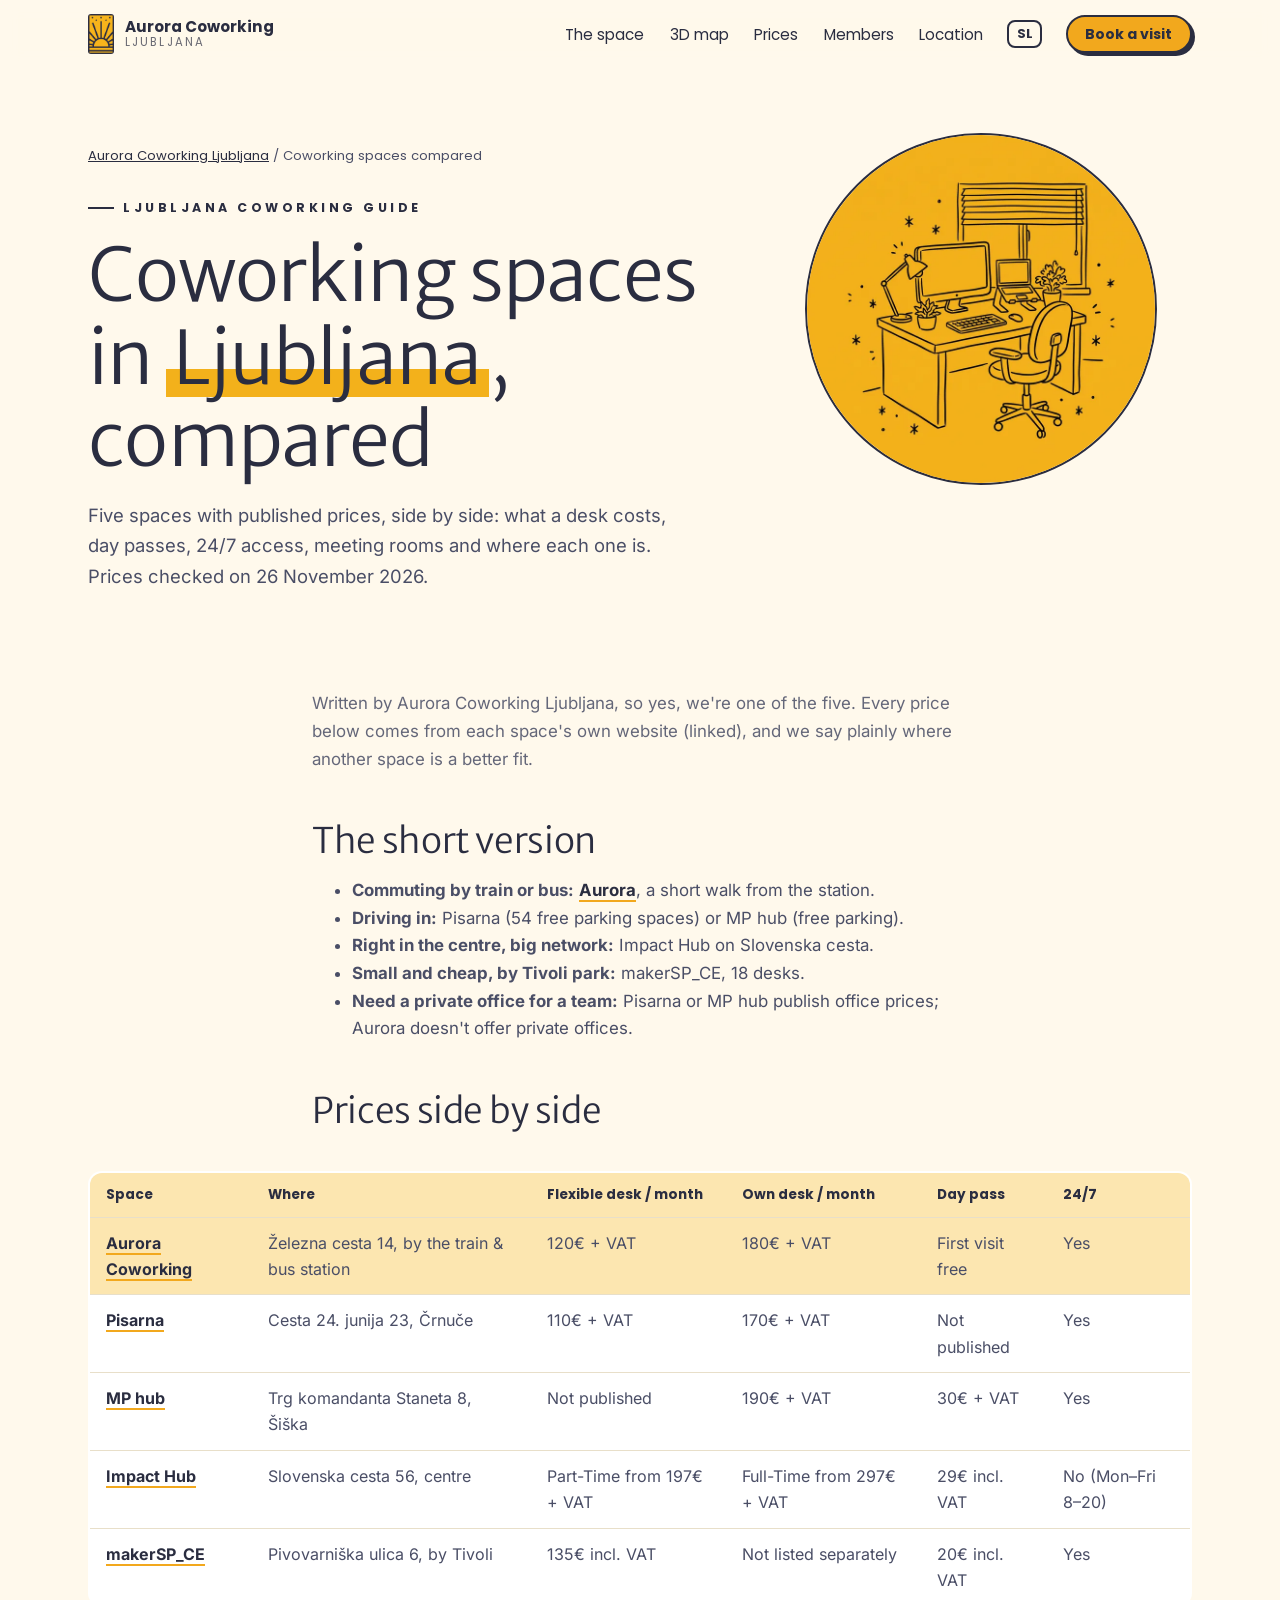
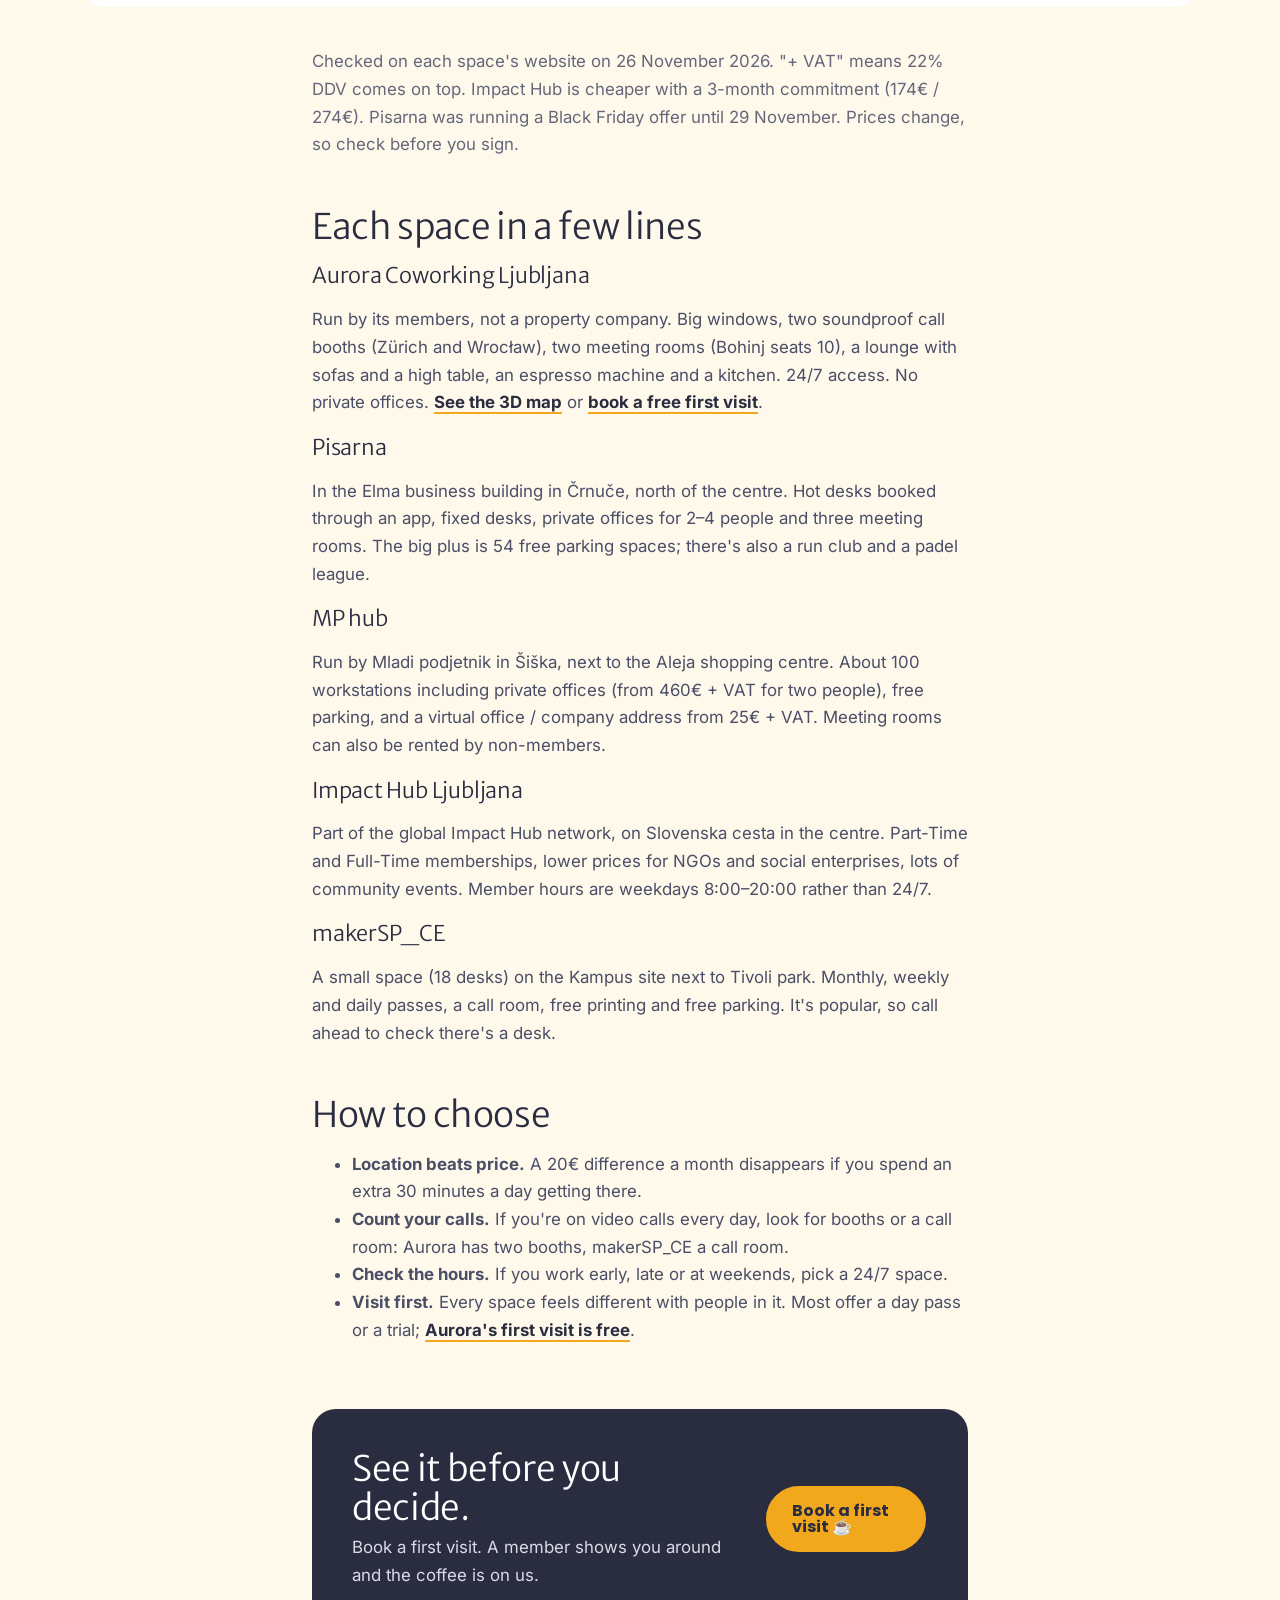
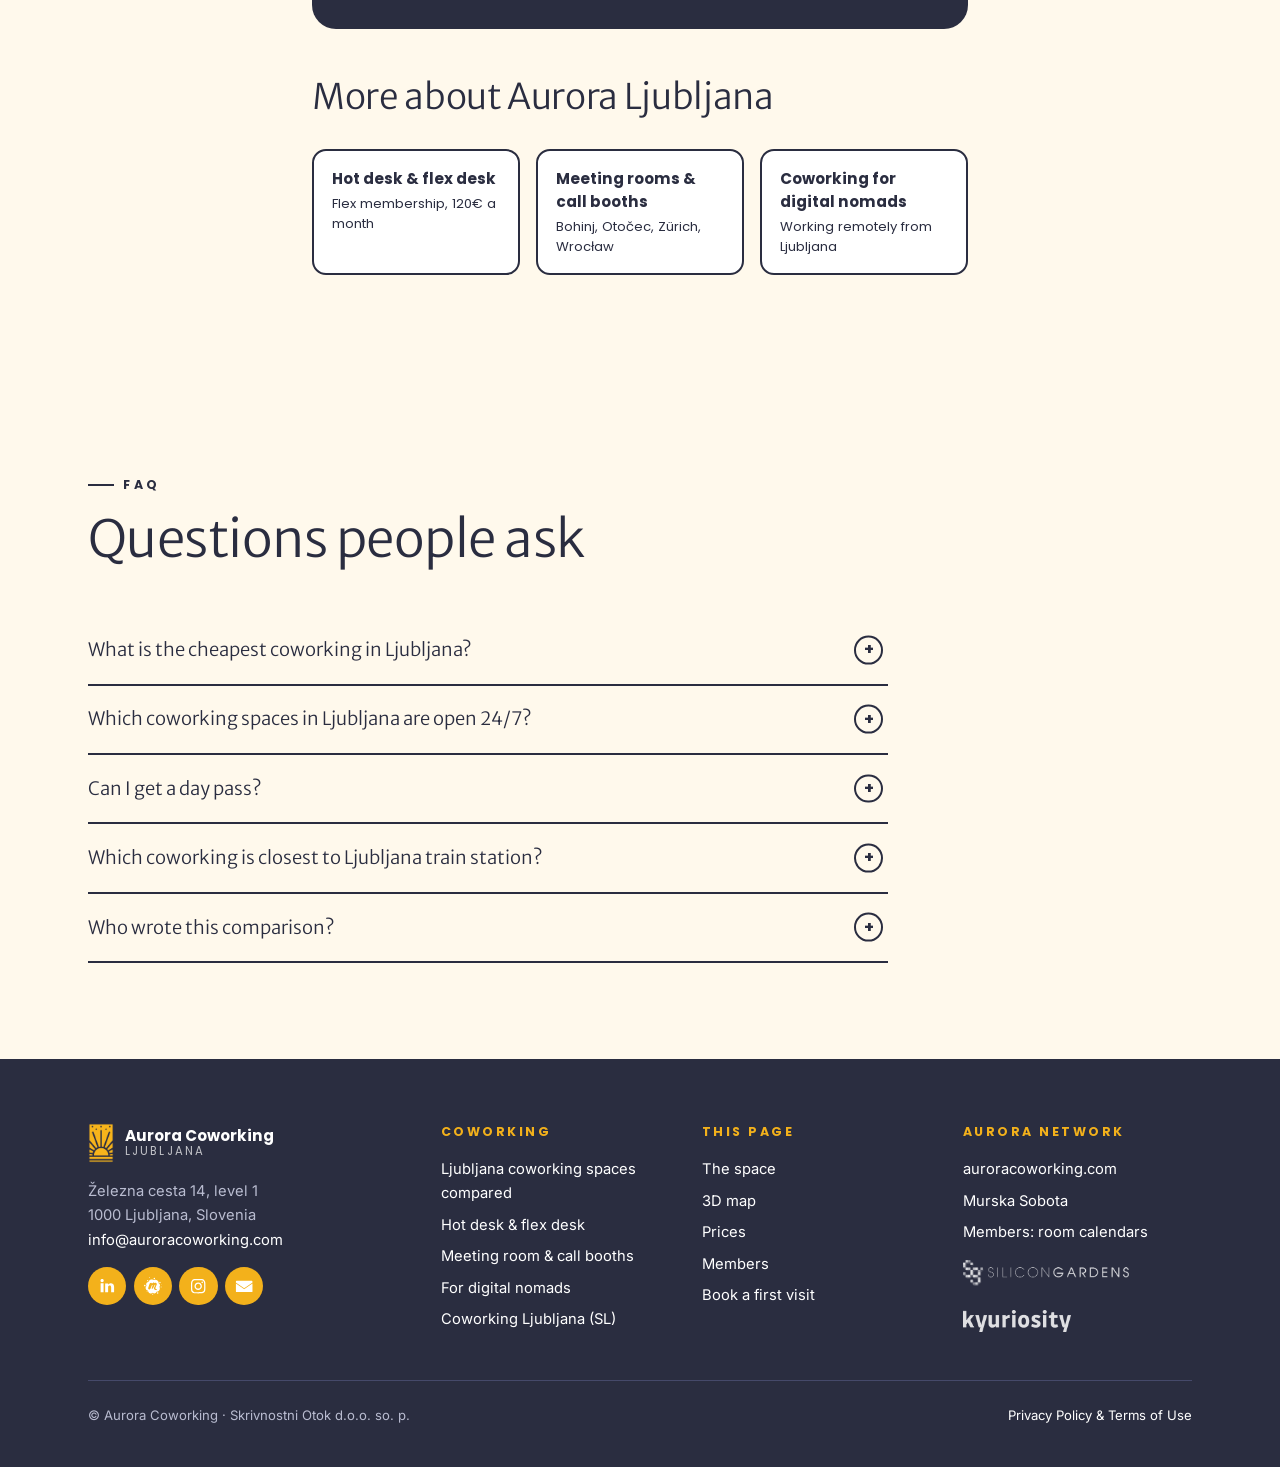
==== commit 0141eab8: "Turn /coworking-ljubljana/ into a comparison of Ljubljana coworking spaces The home page and /cowork" ====
--- a/coworking-ljubljana/index.html
+++ b/coworking-ljubljana/index.html
@@ -5,13 +5,13 @@
 <meta name="viewport" content="width=device-width,initial-scale=1">
 <meta name="color-scheme" content="light only">
 <meta name="theme-color" content="#FFF9EC">
-<title>Coworking Ljubljana: desks from 120€, 24/7, by the train station · Aurora</title>
-<meta name="description" content="Coworking space in Ljubljana by the train and bus station. 24/7 access, call booths, meeting rooms and free coffee. Flex 120€, fixed desk 180€ a month. First visit free.">
+<title>Coworking spaces in Ljubljana compared (2026): prices, 24/7, day passes</title>
+<meta name="description" content="Five Ljubljana coworking spaces side by side: monthly prices, day passes, 24/7 access, meeting rooms, parking and location. Aurora, Pisarna, MP hub, Impact Hub and makerSP_CE. Checked November 2026.">
 <link rel="canonical" href="https://lj.auroracoworking.com/coworking-ljubljana/">
 <meta property="og:type" content="website">
 <meta property="og:url" content="https://lj.auroracoworking.com/coworking-ljubljana/">
-<meta property="og:title" content="Coworking Ljubljana: desks from 120€, 24/7, by the train station · Aurora">
-<meta property="og:description" content="Coworking space in Ljubljana by the train and bus station. 24/7 access, call booths, meeting rooms and free coffee. Flex 120€, fixed desk 180€ a month. First visit free.">
+<meta property="og:title" content="Coworking spaces in Ljubljana compared (2026): prices, 24/7, day passes">
+<meta property="og:description" content="Five Ljubljana coworking spaces side by side: monthly prices, day passes, 24/7 access, meeting rooms, parking and location. Aurora, Pisarna, MP hub, Impact Hub and makerSP_CE. Checked November 2026.">
 <meta property="og:image" content="https://lj.auroracoworking.com/assets/img/ljubljana-illustration.png">
 <link rel="icon" href="/assets/img/aurora-logo.jpg">
 <link rel="alternate" type="text/markdown" href="/coworking-ljubljana/index.md" title="This page as Markdown">
@@ -26,8 +26,8 @@
    "@type": "WebPage",
    "@id": "https://lj.auroracoworking.com/coworking-ljubljana/",
    "url": "https://lj.auroracoworking.com/coworking-ljubljana/",
-   "name": "Coworking Ljubljana: desks from 120€, 24/7, by the train station · Aurora",
-   "description": "Coworking space in Ljubljana by the train and bus station. 24/7 access, call booths, meeting rooms and free coffee. Flex 120€, fixed desk 180€ a month. First visit free.",
+   "name": "Coworking spaces in Ljubljana compared (2026): prices, 24/7, day passes",
+   "description": "Five Ljubljana coworking spaces side by side: monthly prices, day passes, 24/7 access, meeting rooms, parking and location. Aurora, Pisarna, MP hub, Impact Hub and makerSP_CE. Checked November 2026.",
    "inLanguage": "en",
    "about": {
     "@id": "https://lj.auroracoworking.com/#space"
@@ -44,7 +44,7 @@
      {
       "@type": "ListItem",
       "position": 2,
-      "name": "Coworking Ljubljana",
+      "name": "Coworking spaces compared",
       "item": "https://lj.auroracoworking.com/coworking-ljubljana/"
      }
     ]
@@ -71,34 +71,42 @@
    "mainEntity": [
     {
      "@type": "Question",
-     "name": "How much is coworking in Ljubljana?",
-     "acceptedAnswer": {
-      "@type": "Answer",
-      "text": "At Aurora, Flex is 120€ + VAT a month and a fixed desk is 180€ + VAT a month. Both include 24/7 access, call booths, meeting rooms and coffee."
-     }
-    },
-    {
-     "@type": "Question",
-     "name": "Where is the coworking space?",
-     "acceptedAnswer": {
-      "@type": "Answer",
-      "text": "Železna cesta 14, level 1, 1000 Ljubljana: a short walk from the main train and bus station."
-     }
-    },
-    {
-     "@type": "Question",
-     "name": "Can I try the space first?",
-     "acceptedAnswer": {
-      "@type": "Answer",
-      "text": "Yes. Book a first visit and work from a desk for the day. The coffee is on us."
-     }
-    },
-    {
-     "@type": "Question",
-     "name": "Is Aurora open 24/7?",
-     "acceptedAnswer": {
-      "@type": "Answer",
-      "text": "Yes, members have access around the clock, weekends included."
+     "name": "What is the cheapest coworking in Ljubljana?",
+     "acceptedAnswer": {
+      "@type": "Answer",
+      "text": "Of the spaces with published prices, Pisarna's hot desk (110€ + VAT a month) and makerSP_CE (135€ a month including VAT, about 111€ without) are the lowest. Aurora's Flex is 120€ + VAT. Prices checked 26 November 2026."
+     }
+    },
+    {
+     "@type": "Question",
+     "name": "Which coworking spaces in Ljubljana are open 24/7?",
+     "acceptedAnswer": {
+      "@type": "Answer",
+      "text": "Aurora, Pisarna, MP hub and makerSP_CE all list 24/7 access for members. Impact Hub lists member hours of Monday to Friday, 8:00 to 20:00."
+     }
+    },
+    {
+     "@type": "Question",
+     "name": "Can I get a day pass?",
+     "acceptedAnswer": {
+      "@type": "Answer",
+      "text": "makerSP_CE sells a day for 20€ (VAT included), Impact Hub for 29€ (VAT included) and MP hub for 30€ + VAT. At Aurora your first visit is free, coffee included."
+     }
+    },
+    {
+     "@type": "Question",
+     "name": "Which coworking is closest to Ljubljana train station?",
+     "acceptedAnswer": {
+      "@type": "Answer",
+      "text": "Aurora, at Železna cesta 14, is a short walk from the main train and bus station. Impact Hub is on Slovenska cesta in the city centre."
+     }
+    },
+    {
+     "@type": "Question",
+     "name": "Who wrote this comparison?",
+     "acceptedAnswer": {
+      "@type": "Answer",
+      "text": "Aurora Coworking Ljubljana. We tried to be fair: every price comes from each space's own website, with links, and we say where another space is a better fit."
      }
     }
    ]
@@ -128,10 +136,10 @@
 <header class="page-hero">
   <div class="wrap split-media">
     <div>
-      <p class="crumbs"><a href="/">Aurora Coworking Ljubljana</a> / Coworking Ljubljana</p>
-      <p class="eyebrow">Coworking Ljubljana</p>
-      <h1>Coworking in <em>Ljubljana</em>, by the train station</h1>
-      <p class="lead">Aurora is a member-run coworking space at Železna cesta 14. Big windows, 24/7 access, two call booths, two meeting rooms, a kitchen and good coffee. From 120€ a month.</p>
+      <p class="crumbs"><a href="/">Aurora Coworking Ljubljana</a> / Coworking spaces compared</p>
+      <p class="eyebrow">Ljubljana coworking guide</p>
+      <h1>Coworking spaces in <em>Ljubljana</em>, compared</h1>
+      <p class="lead">Five spaces with published prices, side by side: what a desk costs, day passes, 24/7 access, meeting rooms and where each one is. Prices checked on 26 November 2026.</p>
     </div>
     <aside><img src="/assets/img/illustrations/desk.webp" alt="" width="720" height="720" fetchpriority="high"></aside>
   </div>
@@ -140,39 +148,51 @@
 <main>
   <section style="padding-top:1rem">
     <div class="wrap prose">
-      <h2>Why people pick Aurora</h2>
-      <p>Most coworking spaces in Ljubljana are run as real-estate businesses. Aurora isn't. It's a self-sustaining community run for and by its members, part of Slovenia's Aurora Coworking network. That keeps prices simple and the room friendly: founders, developers, designers and freelancers who actually know each other.</p>
+      <p class="note">Written by Aurora Coworking Ljubljana, so yes, we're one of the five. Every price below comes from each space's own website (linked), and we say plainly where another space is a better fit.</p>
+
+      <h2>The short version</h2>
       <ul>
-        <li><strong>Location:</strong> Železna cesta 14, level 1, a short walk from Ljubljana's main train and bus station. Easy if you commute from Kranj, Maribor, Celje or Novo mesto.</li>
-        <li><strong>Hours:</strong> 24/7 access for members, weekends included.</li>
-        <li><strong>Calls:</strong> two soundproof call booths, Zürich and Wrocław.</li>
-        <li><strong>Meetings:</strong> two meeting rooms, Bohinj (up to 10 people) and Otočec.</li>
-        <li><strong>Kitchen:</strong> espresso machine and grinder, fridge, dishwasher.</li>
-        <li><strong>Lounge:</strong> a glass-walled corner room with sofas and a high table for lunch.</li>
+        <li><strong>Commuting by train or bus:</strong> <a class="link" href="/">Aurora</a>, a short walk from the station.</li>
+        <li><strong>Driving in:</strong> Pisarna (54 free parking spaces) or MP hub (free parking).</li>
+        <li><strong>Right in the centre, big network:</strong> Impact Hub on Slovenska cesta.</li>
+        <li><strong>Small and cheap, by Tivoli park:</strong> makerSP_CE, 18 desks.</li>
+        <li><strong>Need a private office for a team:</strong> Pisarna or MP hub publish office prices; Aurora doesn't offer private offices.</li>
       </ul>
-      <h2>Prices and what's included</h2>
-      <p>Two memberships, same perks. The only difference is whether the desk is yours.</p>
+
+      <h2>Prices side by side</h2>
+      <div class="table-wide">
       <table>
-        <thead><tr><th></th><th>Flex · 120€</th><th>Fixed · 180€</th></tr></thead>
+        <thead><tr><th>Space</th><th>Where</th><th>Flexible desk / month</th><th>Own desk / month</th><th>Day pass</th><th>24/7</th></tr></thead>
         <tbody>
-          <tr><td>Desk</td><td>Any free desk</td><td>Your own desk, screens stay set up</td></tr>
-          <tr><td>Access</td><td>24/7</td><td>24/7</td></tr>
-          <tr><td>Call booths Zürich &amp; Wrocław</td><td>Included</td><td>Included</td></tr>
-          <tr><td>Meeting rooms Bohinj &amp; Otočec</td><td>Included</td><td>Included</td></tr>
-          <tr><td>Coffee, kitchen &amp; fridge</td><td>Included</td><td>Included</td></tr>
-          <tr><td>Community events</td><td>Included</td><td>Included</td></tr>
+          <tr class="us"><td><strong><a class="link" href="/">Aurora Coworking</a></strong></td><td>Železna cesta 14, by the train &amp; bus station</td><td>120€ + VAT</td><td>180€ + VAT</td><td>First visit free</td><td>Yes</td></tr>
+          <tr><td><strong><a class="link" href="https://pisarna.co/" rel="nofollow">Pisarna</a></strong></td><td>Cesta 24. junija 23, Črnuče</td><td>110€ + VAT</td><td>170€ + VAT</td><td>Not published</td><td>Yes</td></tr>
+          <tr><td><strong><a class="link" href="https://mladipodjetnik.si/mp-storitve/coworking" rel="nofollow">MP hub</a></strong></td><td>Trg komandanta Staneta 8, Šiška</td><td>Not published</td><td>190€ + VAT</td><td>30€ + VAT</td><td>Yes</td></tr>
+          <tr><td><strong><a class="link" href="https://slovenia.impacthub.net/coworking/" rel="nofollow">Impact Hub</a></strong></td><td>Slovenska cesta 56, centre</td><td>Part-Time from 197€ + VAT</td><td>Full-Time from 297€ + VAT</td><td>29€ incl. VAT</td><td>No (Mon–Fri 8–20)</td></tr>
+          <tr><td><strong><a class="link" href="https://makerspace.si/" rel="nofollow">makerSP_CE</a></strong></td><td>Pivovarniška ulica 6, by Tivoli</td><td>135€ incl. VAT</td><td>Not listed separately</td><td>20€ incl. VAT</td><td>Yes</td></tr>
         </tbody>
       </table>
-      <p class="note">Prices per month, without VAT (DDV, 22%).</p>
-      <h2>Who works here</h2>
-      <p>Members build products like <a class="link" href="https://productai.photo/">ProductAI</a>, <a class="link" href="https://grandpacad.com/">GrandpaCAD</a>, <a class="link" href="https://chalkenso.com/">Chalkenso</a> and <a class="link" href="https://www.sinergija.si/">Sinergija</a>. You'll also find freelancers, remote employees and the odd coffee nerd. <a class="link" href="/#members">Meet the members</a>.</p>
-      <h2>How to start</h2>
-      <ol>
-        <li><a class="link" href="/#visit">Book a first visit</a> and pick a day.</li>
-        <li>Come by, get a tour and a coffee, work from a desk.</li>
-        <li>If you like it, fill in the <a class="link" href="https://forms.office.com/e/ndv7CxrEqY">membership form</a> and we set you up.</li>
-      </ol>
-      <p>Want to see the layout first? <a class="link" href="/#map">Walk through the space in 3D</a>.</p>
+      </div>
+      <p class="note">Checked on each space's website on 26 November 2026. "+ VAT" means 22% DDV comes on top. Impact Hub is cheaper with a 3-month commitment (174€ / 274€). Pisarna was running a Black Friday offer until 29 November. Prices change, so check before you sign.</p>
+
+      <h2>Each space in a few lines</h2>
+      <h3>Aurora Coworking Ljubljana</h3>
+      <p>Run by its members, not a property company. Big windows, two soundproof call booths (Zürich and Wrocław), two meeting rooms (Bohinj seats 10), a lounge with sofas and a high table, an espresso machine and a kitchen. 24/7 access. No private offices. <a class="link" href="/#map">See the 3D map</a> or <a class="link" href="/#visit">book a free first visit</a>.</p>
+      <h3>Pisarna</h3>
+      <p>In the Elma business building in Črnuče, north of the centre. Hot desks booked through an app, fixed desks, private offices for 2–4 people and three meeting rooms. The big plus is 54 free parking spaces; there's also a run club and a padel league.</p>
+      <h3>MP hub</h3>
+      <p>Run by Mladi podjetnik in Šiška, next to the Aleja shopping centre. About 100 workstations including private offices (from 460€ + VAT for two people), free parking, and a virtual office / company address from 25€ + VAT. Meeting rooms can also be rented by non-members.</p>
+      <h3>Impact Hub Ljubljana</h3>
+      <p>Part of the global Impact Hub network, on Slovenska cesta in the centre. Part-Time and Full-Time memberships, lower prices for NGOs and social enterprises, lots of community events. Member hours are weekdays 8:00–20:00 rather than 24/7.</p>
+      <h3>makerSP_CE</h3>
+      <p>A small space (18 desks) on the Kampus site next to Tivoli park. Monthly, weekly and daily passes, a call room, free printing and free parking. It's popular, so call ahead to check there's a desk.</p>
+
+      <h2>How to choose</h2>
+      <ul>
+        <li><strong>Location beats price.</strong> A 20€ difference a month disappears if you spend an extra 30 minutes a day getting there.</li>
+        <li><strong>Count your calls.</strong> If you're on video calls every day, look for booths or a call room: Aurora has two booths, makerSP_CE a call room.</li>
+        <li><strong>Check the hours.</strong> If you work early, late or at weekends, pick a 24/7 space.</li>
+        <li><strong>Visit first.</strong> Every space feels different with people in it. Most offer a day pass or a trial; <a class="link" href="/#visit">Aurora's first visit is free</a>.</li>
+      </ul>
       <div class="cta-band"><div><h2>See it before you decide.</h2><p>Book a first visit. A member shows you around and the coffee is on us.</p></div><a class="btn" href="/#visit">Book a first visit ☕</a></div>
       <h2>More about Aurora Ljubljana</h2>
       <div class="related">
@@ -182,7 +202,7 @@
       </div>
     </div>
   </section>
-<section id="faq"><div class="wrap"><div class="section-head"><p class="eyebrow">FAQ</p><h2>Questions people ask</h2></div><div class="faq" style="margin:0"><details><summary>How much is coworking in Ljubljana?</summary><p>At Aurora, Flex is 120€ + VAT a month and a fixed desk is 180€ + VAT a month. Both include 24/7 access, call booths, meeting rooms and coffee.</p></details><details><summary>Where is the coworking space?</summary><p>Železna cesta 14, level 1, 1000 Ljubljana: a short walk from the main train and bus station.</p></details><details><summary>Can I try the space first?</summary><p>Yes. <a class="link" href="/#visit">Book a first visit</a> and work from a desk for the day. The coffee is on us.</p></details><details><summary>Is Aurora open 24/7?</summary><p>Yes, members have access around the clock, weekends included.</p></details></div></div></section>
+<section id="faq"><div class="wrap"><div class="section-head"><p class="eyebrow">FAQ</p><h2>Questions people ask</h2></div><div class="faq" style="margin:0"><details><summary>What is the cheapest coworking in Ljubljana?</summary><p>Of the spaces with published prices, Pisarna's hot desk (110€ + VAT a month) and makerSP_CE (135€ a month including VAT, about 111€ without) are the lowest. Aurora's Flex is 120€ + VAT. Prices checked 26 November 2026.</p></details><details><summary>Which coworking spaces in Ljubljana are open 24/7?</summary><p>Aurora, Pisarna, MP hub and makerSP_CE all list 24/7 access for members. Impact Hub lists member hours of Monday to Friday, 8:00 to 20:00.</p></details><details><summary>Can I get a day pass?</summary><p>makerSP_CE sells a day for 20€ (VAT included), Impact Hub for 29€ (VAT included) and MP hub for 30€ + VAT. At Aurora your first visit is free, coffee included.</p></details><details><summary>Which coworking is closest to Ljubljana train station?</summary><p>Aurora, at Železna cesta 14, is a short walk from the main train and bus station. Impact Hub is on Slovenska cesta in the city centre.</p></details><details><summary>Who wrote this comparison?</summary><p>Aurora Coworking Ljubljana. We tried to be fair: every price comes from each space's own website, with links, and we say where another space is a better fit.</p></details></div></div></section>
 
 </main>
 
@@ -202,7 +222,7 @@
       <div>
         <h4>Coworking</h4>
         <ul>
-          <li><a href="/coworking-ljubljana/">Coworking in Ljubljana</a></li>
+          <li><a href="/coworking-ljubljana/">Ljubljana coworking spaces compared</a></li>
           <li><a href="/hot-desk-ljubljana/">Hot desk &amp; flex desk</a></li>
           <li><a href="/meeting-room-ljubljana/">Meeting room &amp; call booths</a></li>
           <li><a href="/digital-nomads-ljubljana/">For digital nomads</a></li>
--- a/assets/style.css
+++ b/assets/style.css
@@ -418,3 +418,8 @@
 .honey-caption .proj { display: inline-block; background: var(--sun); border-radius: 999px; padding: .05rem .6rem; margin-left: .35rem; font-size: .85rem; }
 footer.site .social { display: flex; }
 .thanks img[src*="silicongardens"] { height: 26px; }
+/* Comparison table: wider than the text column, scrolls sideways on phones */
+.prose .table-wide { --tw: calc(min(100vw, 72rem) - 3rem); width: var(--tw); margin-left: calc((100% - var(--tw)) / 2); overflow-x: auto; -webkit-overflow-scrolling: touch; }
+.prose .table-wide table { min-width: 44rem; }
+.prose tr.us td { background: var(--sun-soft); }
+@media (max-width: 560px) { .prose .table-wide { --tw: calc(100vw - 2rem); } }
